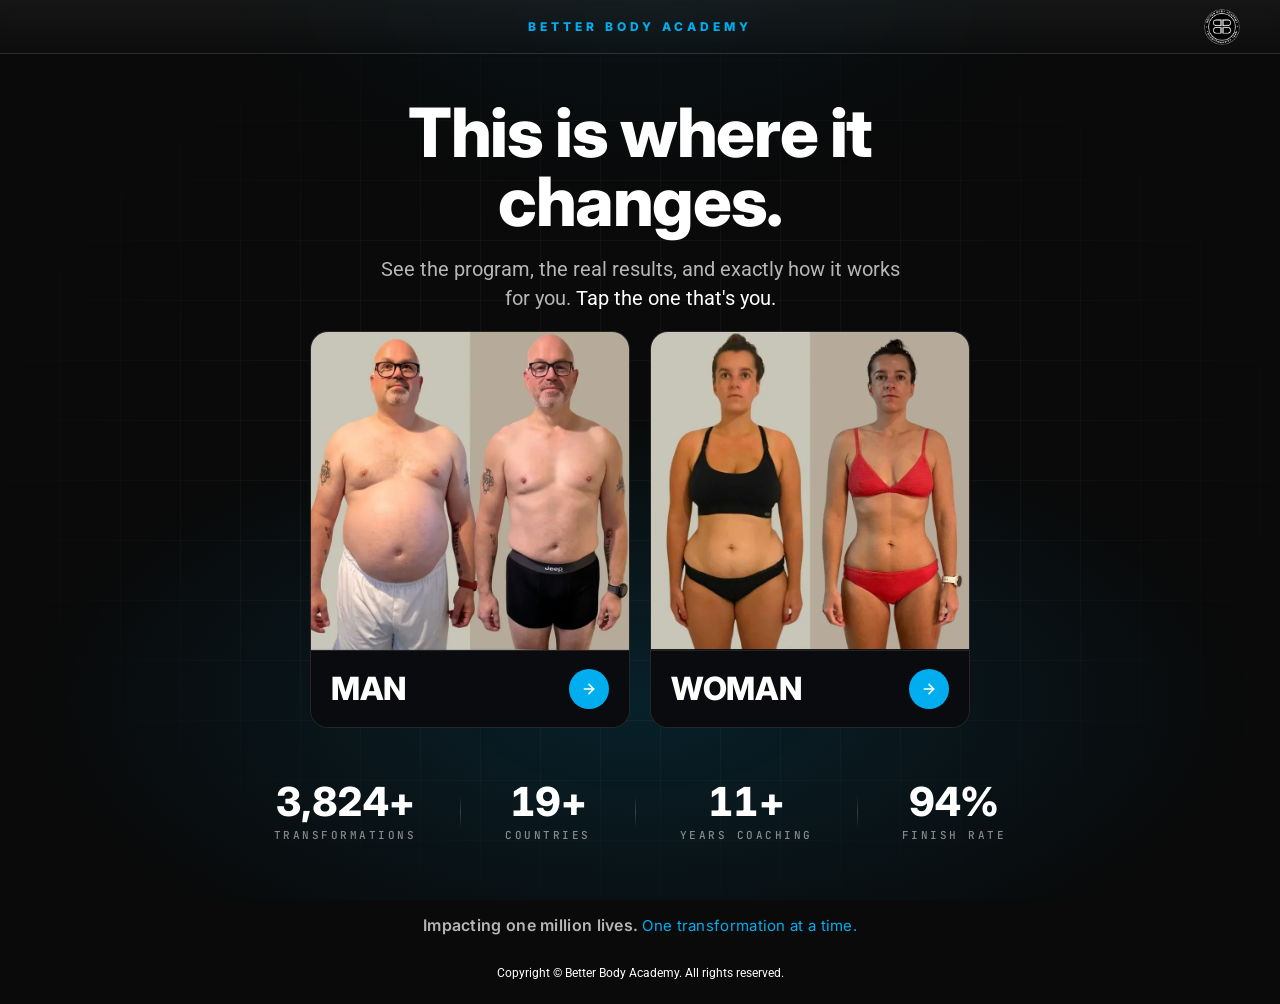
==== index.html @ 82074628 "Add files via upload" ====
<!doctype html>
<html lang="en">
<head>
<meta charset="utf-8">
<meta name="viewport" content="width=device-width, initial-scale=1, viewport-fit=cover">
<title>Better Body Academy — Start Here</title>
<meta name="description"
  content="Men and women follow different programs here. Select yours to see the plan built for your body." />

<link rel="preconnect" href="https://fonts.googleapis.com">
<link rel="preconnect" href="https://fonts.gstatic.com" crossorigin>
<link href="https://fonts.googleapis.com/css2?family=Inter:wght@400;600;800;900&family=Roboto:wght@400;500&family=JetBrains+Mono:wght@400;500&display=swap" rel="stylesheet">

<style>
  :root{
    --black:#0a0a0a;
    --coral:#00AEEF;
    --white:#ffffff;

    --glass-bg:rgba(255,255,255,.05);
    --glass-border:rgba(255,255,255,.10);

    --t-100:rgba(255,255,255,1);
    --t-70:rgba(255,255,255,.70);
    --t-50:rgba(255,255,255,.50);
    --t-30:rgba(255,255,255,.30);

    --display:'Inter',system-ui,sans-serif;
    --body:'Roboto',system-ui,sans-serif;
    --mono:'JetBrains Mono',ui-monospace,monospace;
  }

  *{margin:0;padding:0;box-sizing:border-box}
  html,body{height:100%}

  body{
    background:var(--black);
    color:var(--t-100);
    font-family:var(--body);
    -webkit-font-smoothing:antialiased;
    overflow-x:hidden;
  }

  /* ambient coral halo — kept faint to respect the 80/15/5 ratio */
  body::before{
    content:"";
    position:fixed;
    inset:0;
    background:
      radial-gradient(80% 55% at 50% 78%, rgba(0,174,239,.14), transparent 60%),
      radial-gradient(60% 40% at 50% 0%, rgba(0,174,239,.05), transparent 55%);
    pointer-events:none;
    z-index:0;
  }

  /* faded box grid — dissolves toward the edges */
  body::after{
    content:"";
    position:fixed;
    inset:0;
    background-image:
      linear-gradient(rgba(255,255,255,.035) 1px, transparent 1px),
      linear-gradient(90deg, rgba(255,255,255,.035) 1px, transparent 1px);
    background-size:60px 60px;
    -webkit-mask-image:radial-gradient(ellipse at center, #000 38%, transparent 82%);
    mask-image:radial-gradient(ellipse at center, #000 38%, transparent 82%);
    pointer-events:none;
    z-index:0;
  }

  .page{
    position:relative;
    z-index:1;
    min-height:calc(100dvh - 54px);
    display:flex;
    flex-direction:column;
    padding:clamp(14px,3vw,26px) clamp(18px,4vw,40px) clamp(12px,2.4vw,22px);
  }

  /* ---------- top header bar (slim line: label + small badge) ---------- */
  .topbar{
    position:relative;
    z-index:2;
    flex:0 0 auto;
    display:flex;
    align-items:center;
    justify-content:center;
    height:54px;
    padding:0 clamp(16px,4vw,40px);
    border-bottom:1px solid var(--glass-border);
    background:linear-gradient(180deg, rgba(255,255,255,.05), rgba(255,255,255,.015));
    -webkit-backdrop-filter:blur(6px);
    backdrop-filter:blur(6px);
  }
  .topbar-label{
    font-family:var(--display);
    font-weight:800;
    font-size:clamp(10px,1.3vw,12px);
    letter-spacing:4px;
    text-transform:uppercase;
    color:var(--coral);
  }
  .topbar-badge{
    position:absolute;
    right:clamp(16px,4vw,40px);
    top:50%;
    transform:translateY(-50%);
    height:36px;
    width:auto;
    display:block;
  }
  @media (max-width:430px){
    .topbar-badge{height:30px}
  }

  /* ---------- hero ---------- */
  .hero{
    flex:1 1 auto;
    display:flex;
    flex-direction:column;
    align-items:center;
    justify-content:center;
    text-align:center;
    gap:clamp(13px,2vh,22px);
    max-width:1080px;
    width:100%;
    margin:0 auto;
    padding:clamp(12px,2vh,26px) 0;
  }

  .eyebrow{
    font-family:var(--mono);
    font-weight:500;
    font-size:clamp(10px,1.3vw,12px);
    letter-spacing:4px;
    color:var(--coral);
    text-transform:uppercase;
  }

  h1{
    font-family:var(--display);
    font-weight:800;
    font-size:clamp(34px,6.4vw,68px);
    line-height:1.02;
    letter-spacing:-.02em;
    color:var(--white);
    max-width:14ch;
  }

  .sub{
    font-family:var(--body);
    font-weight:400;
    font-size:clamp(15px,1.7vw,20px);
    line-height:1.45;
    color:var(--t-70);
    max-width:48ch;
  }
  .sub .sub-cta{color:var(--white)}

  .prompt{
    font-family:var(--display);
    font-weight:800;
    font-size:clamp(11px,1.3vw,13px);
    letter-spacing:5px;
    text-transform:uppercase;
    color:var(--coral);
    margin-top:clamp(2px,1vh,8px);
  }

  /* ---------- choice cards ---------- */
  .cards{
    display:flex;
    align-items:flex-start;
    gap:clamp(10px,1.6vw,20px);
    width:100%;
    max-width:660px;
    margin-inline:auto;
  }

  .card{
    flex:1 1 0;
    display:flex;
    flex-direction:column;
    border-radius:18px;
    border:1px solid var(--glass-border);
    overflow:hidden;
    text-decoration:none;
    background:#0c0d10;
    transition:transform .35s ease, border-color .35s ease, box-shadow .35s ease;
  }

  /* photo region (full figure); the foot sits below it */
  .card-img{
    width:100%;
    aspect-ratio:1 / 1;
    overflow:hidden;
  }
  .card-photo{
    width:100%;
    height:100%;
    object-fit:cover;
    object-position:center;
    display:block;
  }
  /* caption row below the photo: label on the left, arrow on the right, divider line on top */
  .card-foot{
    display:flex;
    align-items:center;
    justify-content:space-between;
    gap:12px;
    padding:clamp(12px,2.4vw,18px) clamp(14px,2.6vw,20px);
    border-top:1px solid var(--glass-border);
    background:#0a0b0e;
  }
  .card-label{
    font-family:var(--display);
    font-weight:800;
    font-size:clamp(20px,3.6vw,32px);
    line-height:1;
    letter-spacing:-.01em;
    text-transform:uppercase;
    color:var(--white);
  }
  .card-arrow{
    display:grid;
    place-items:center;
    flex:0 0 auto;
    width:clamp(30px,4.4vw,40px);
    height:clamp(30px,4.4vw,40px);
    border-radius:50%;
    background:var(--coral);
    color:#fff;
    transition:transform .3s ease;
  }

  /* hover / focus — coral glow + lift */
  .card:hover,.card:focus-visible{
    transform:translateY(-6px);
    border-color:var(--coral);
    box-shadow:0 12px 40px rgba(0,0,0,.4), 0 0 40px rgba(0,174,239,.28);
    outline:none;
  }
  .card:hover .card-arrow,.card:focus-visible .card-arrow{transform:translateX(4px)}

  /* ---------- proof strip ---------- */
  .proof{
    display:flex;
    align-items:center;
    justify-content:center;
    flex-wrap:wrap;
    gap:clamp(16px,4vw,44px);
    margin-top:clamp(18px,4vh,40px);
  }
  .proof-item{text-align:center}
  .proof-num{
    font-family:var(--display);
    font-weight:800;
    font-size:clamp(26px,4vw,40px);
    line-height:1;
    letter-spacing:-.01em;
    color:var(--white);
    margin-bottom:6px;
    font-variant-numeric:tabular-nums;
  }
  .proof-label{
    font-family:var(--mono);
    font-weight:500;
    font-size:clamp(9px,1.1vw,11px);
    letter-spacing:2.5px;
    text-transform:uppercase;
    color:var(--t-50);
  }
  .proof-div{
    width:1px;
    height:34px;
    background:linear-gradient(180deg,transparent,rgba(255,255,255,.18),transparent);
  }

  /* ---------- mission footer ---------- */
  .mission{
    flex:0 0 auto;
    text-align:center;
    font-family:var(--display);
    line-height:1.4;
    margin-top:clamp(32px,6vh,60px);
  }
  .mission .m1{
    display:inline;
    font-weight:600;
    font-size:clamp(13px,1.5vw,16px);
    letter-spacing:.3px;
    color:var(--t-70);
  }
  .mission .m2{
    display:inline;
    font-weight:400;
    font-size:clamp(12px,1.4vw,15px);
    letter-spacing:.3px;
    color:var(--coral);
  }
  .copy{
    display:block;
    font-family:var(--body);
    font-weight:400;
    font-size:clamp(9px,2vw,12px);
    letter-spacing:normal;
    color:var(--white);
  }
  .mission .copy{margin-top:clamp(18px,3.2vh,30px)}
  .copybar{display:none}

  /* ---------- entrance motion ---------- */
  @keyframes rise{from{opacity:0;transform:translateY(16px)}to{opacity:1;transform:translateY(0)}}
  .topbar,.eyebrow,h1,.sub,.prompt,.cards,.proof,.mission{animation:rise .7s cubic-bezier(.2,.7,.2,1) both}
  .eyebrow{animation-delay:.05s}
  h1{animation-delay:.12s}
  .sub{animation-delay:.20s}
  .prompt{animation-delay:.28s}
  .cards{animation-delay:.34s}
  .proof{animation-delay:.46s}
  .mission{animation-delay:.54s}

  @media (prefers-reduced-motion:reduce){*{animation:none!important;transition:none!important}}

  /* ---------- tablets & phones: keep the two cards side by side ---------- */
  @media (max-width:680px){
    .page{
      min-height:calc(100dvh - 54px);
      justify-content:flex-start;
      padding:clamp(16px,5vw,24px) clamp(16px,5vw,24px) 0;
    }
    .hero{
      justify-content:flex-start;
      gap:clamp(12px,3vh,18px);
    }
    .cards{
      gap:10px;
    }
    .card{
      height:auto;
    }
    .card-foot{padding:11px 13px}
    .card-label{font-size:clamp(17px,4.6vw,24px)}
    .card-arrow{width:30px;height:30px}
    /* tagline pinned to the bottom of the first screen (no divider here) */
    .mission{
      white-space:nowrap;
      margin-top:auto;
      width:100vw;
      margin-left:calc(50% - 50vw);
      padding:13px 16px 40px;
    }
    .mission .m1,.mission .m2{font-size:clamp(9px,2.8vw,13px);letter-spacing:.2px}
    /* copyright lives below the fold, with the divider above it */
    .copy--desk{display:none}
    .copybar{
      display:block;
      text-align:center;
      border-top:1px solid var(--glass-border);
      padding:18px 16px 22px;
    }
  }

  /* ---------- small phones: tighten type & proof strip ---------- */
  @media (max-width:430px){
    h1{font-size:clamp(28px,8.6vw,38px);max-width:18ch}
    .sub{font-size:14px;max-width:38ch}
    .prompt{letter-spacing:4px}
    .card{border-radius:15px;height:auto}
    .card-foot{padding:10px 12px}
    .card-label{font-size:clamp(15px,5vw,21px)}
    .card-arrow{width:26px;height:26px}
    .card-cta{font-size:11px;gap:5px;margin-top:5px}
    /* proof becomes a tidy 2x2 grid, no dividers */
    .proof{
      display:grid;
      grid-template-columns:1fr 1fr;
      gap:18px 12px;
      width:100%;
      max-width:340px;
    }
    .proof-num{font-size:clamp(24px,8vw,32px)}
    .proof-div{display:none}
  }
</style>
</head>
<body>
  <header class="topbar">
    <span class="topbar-label">Better Body Academy</span>
    <img class="topbar-badge" src="BADGE LOGO (Filled).png" alt="Better Body Academy">
  </header>

  <div class="page">

    <main class="hero">

      <h1>This is where it changes.</h1>

      <p class="sub">See the program, the real results, and exactly how it works for you. <span class="sub-cta">Tap the one that's you.</span></p>

      <div class="cards">

        <!-- MAN -->
        <a class="card card-men" href="men.html" aria-label="I am a man — see my transformation plan">
          <div class="card-img"><img class="card-photo" src="man-before-after.webp"
            alt="Real Better Body Academy client — 21kg lost, 25cm off the waist" loading="lazy"></div>
          <div class="card-foot">
            <span class="card-label">Man</span>
            <span class="card-arrow" aria-hidden="true"><svg xmlns="http://www.w3.org/2000/svg" width="16" height="16" viewBox="0 0 24 24" fill="none" stroke="currentColor" stroke-width="2.4" stroke-linecap="round" stroke-linejoin="round"><path d="M5 12h14"/><path d="m12 5 7 7-7 7"/></svg></span>
          </div>
        </a>

        <!-- WOMAN -->
        <a class="card card-women" href="women.html" aria-label="I am a woman — see my transformation plan">
          <div class="card-img"><img class="card-photo" src="woman-before-after.webp"
            alt="Real Better Body Academy client — 15kg lost, 11cm off the waist" loading="lazy"></div>
          <div class="card-foot">
            <span class="card-label">Woman</span>
            <span class="card-arrow" aria-hidden="true"><svg xmlns="http://www.w3.org/2000/svg" width="16" height="16" viewBox="0 0 24 24" fill="none" stroke="currentColor" stroke-width="2.4" stroke-linecap="round" stroke-linejoin="round"><path d="M5 12h14"/><path d="m12 5 7 7-7 7"/></svg></span>
          </div>
        </a>

      </div>

      <div class="proof">
        <div class="proof-item">
          <div class="proof-num">4,000+</div>
          <div class="proof-label">Transformations</div>
        </div>
        <span class="proof-div"></span>
        <div class="proof-item">
          <div class="proof-num">20+</div>
          <div class="proof-label">Countries</div>
        </div>
        <span class="proof-div"></span>
        <div class="proof-item">
          <div class="proof-num">12+</div>
          <div class="proof-label">Years Coaching</div>
        </div>
        <span class="proof-div"></span>
        <div class="proof-item">
          <div class="proof-num">98%</div>
          <div class="proof-label">Finish Rate</div>
        </div>
      </div>

    </main>

    <footer class="mission">
      <span class="m1">Impacting one million lives.</span>
      <span class="m2">One transformation at a time.</span>
      <span class="copy copy--desk">Copyright © Better Body Academy. All rights reserved.</span>
    </footer>

  </div>

  <div class="copybar">
    <span class="copy">Copyright © Better Body Academy. All rights reserved.</span>
  </div>

  <script>
    /* Count up the proof stats from 0 to their values when they scroll into view */
    (function () {
      var reduce = window.matchMedia('(prefers-reduced-motion: reduce)').matches;
      var nums = document.querySelectorAll('.proof-num');
      if (!nums.length) return;

      function parse(el) {
        var raw = el.textContent.trim();
        var m = raw.match(/^([\d.,]+)(.*)$/);
        if (!m) return null;
        return {
          target: parseFloat(m[1].replace(/,/g, '')),
          suffix: m[2] || '',
          comma: m[1].indexOf(',') !== -1
        };
      }
      function fmt(n, comma) {
        n = Math.round(n);
        return comma ? n.toLocaleString('en-US') : String(n);
      }

      // capture targets, then reset to 0 so they animate in
      nums.forEach(function (el) {
        var info = parse(el);
        if (!info) return;
        el._proof = info;
        if (!reduce) el.textContent = fmt(0, info.comma) + info.suffix;
      });

      function run(el) {
        var info = el._proof;
        if (!info) return;
        if (reduce) { el.textContent = fmt(info.target, info.comma) + info.suffix; return; }
        var dur = 1700, start = null;
        function step(t) {
          if (start === null) start = t;
          var p = Math.min((t - start) / dur, 1);
          var eased = 1 - Math.pow(1 - p, 3); // easeOutCubic
          el.textContent = fmt(info.target * eased, info.comma) + info.suffix;
          if (p < 1) requestAnimationFrame(step);
          else el.textContent = fmt(info.target, info.comma) + info.suffix;
        }
        requestAnimationFrame(step);
      }

      if (!('IntersectionObserver' in window)) { nums.forEach(run); return; }
      var obs = new IntersectionObserver(function (entries) {
        entries.forEach(function (e) {
          var el = e.target, info = el._proof;
          if (!info) return;
          if (e.isIntersecting) {
            run(el);                       // animate up whenever it scrolls into view
          } else if (!reduce) {
            el.textContent = fmt(0, info.comma) + info.suffix; // reset so it replays on return
          }
        });
      }, { threshold: 0.25 });
      nums.forEach(function (el) { obs.observe(el); });
    })();
  </script>
</body>
</html>
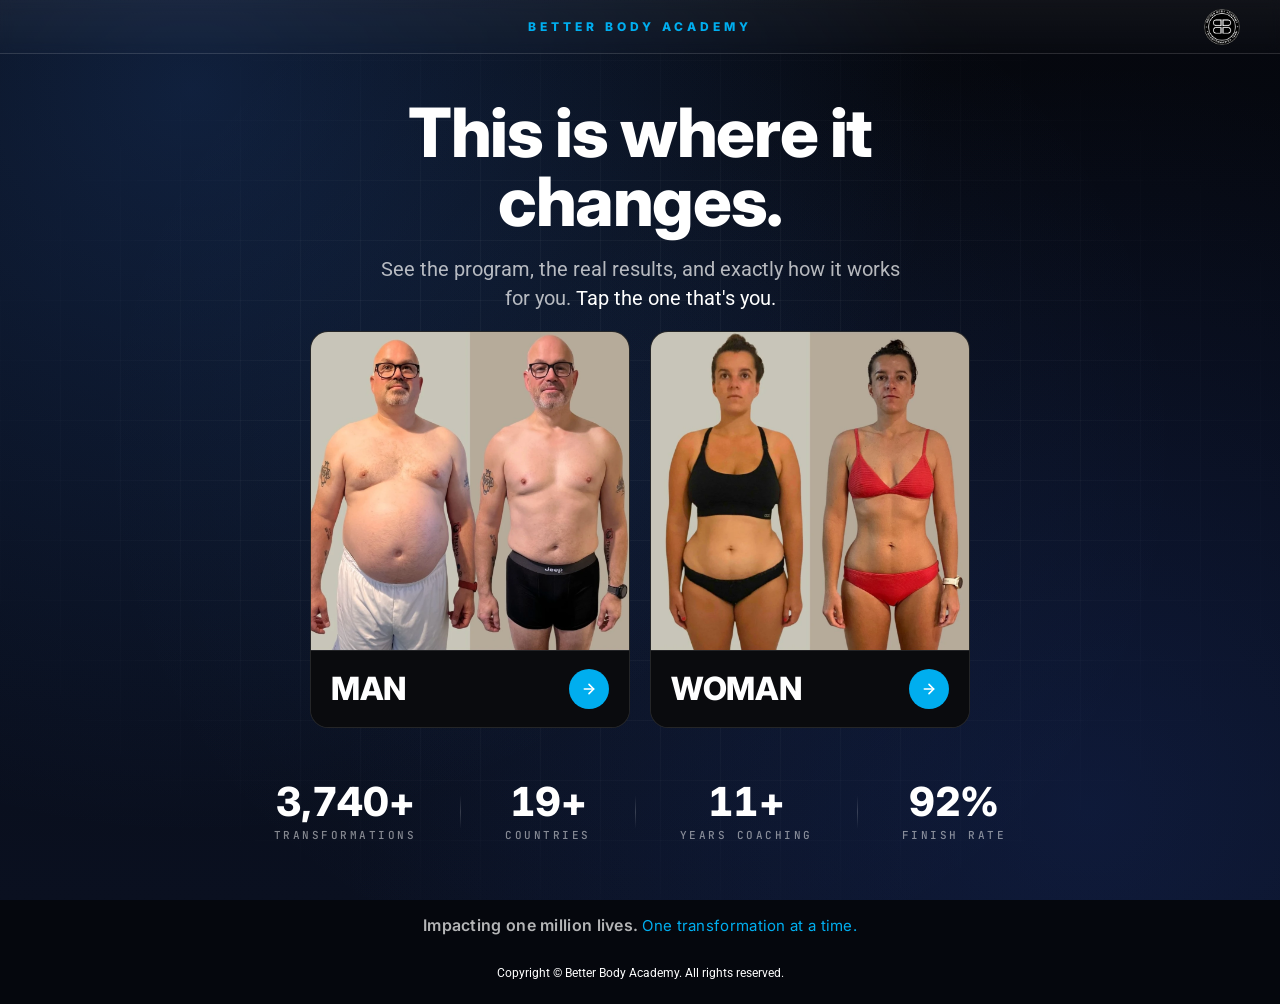
==== commit 16ea07e3: "Match index page background to men.html, keep the grid Replace the index page's #0a0a0a base and cor" ====
--- a/index.html
+++ b/index.html
@@ -13,7 +13,7 @@
 
 <style>
   :root{
-    --black:#0a0a0a;
+    --black:#05070d;
     --coral:#00AEEF;
     --white:#ffffff;
 
@@ -41,14 +41,16 @@
     overflow-x:hidden;
   }
 
-  /* ambient coral halo — kept faint to respect the 80/15/5 ratio */
+  /* background glow — matched to men.html's .bg-glow */
   body::before{
     content:"";
     position:fixed;
     inset:0;
     background:
-      radial-gradient(80% 55% at 50% 78%, rgba(0,174,239,.14), transparent 60%),
-      radial-gradient(60% 40% at 50% 0%, rgba(0,174,239,.05), transparent 55%);
+      radial-gradient(circle at 15% 10%, rgba(59,130,246,0.20), transparent 55%),
+      radial-gradient(circle at 85% 90%, rgba(30,58,138,0.25), transparent 55%),
+      radial-gradient(circle at 50% 50%, rgba(96,165,250,0.05), transparent 70%),
+      linear-gradient(180deg, #05070d 0%, #0a1020 100%);
     pointer-events:none;
     z-index:0;
   }
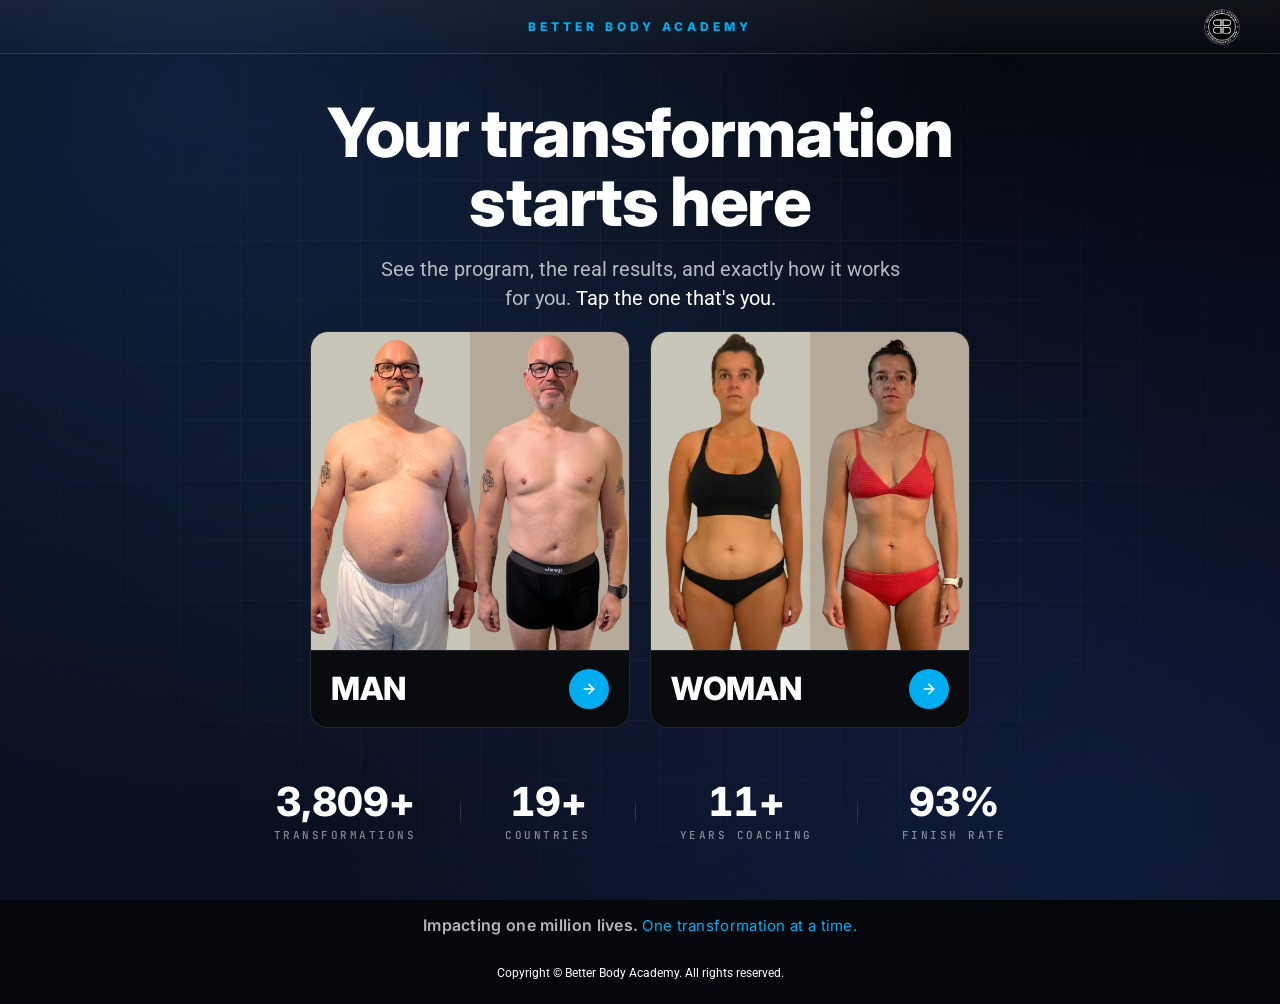
==== commit 79e8a653: "Update hero headline to 'Your transformation starts here'" ====
--- a/index.html
+++ b/index.html
@@ -396,7 +396,7 @@
 
     <main class="hero">
 
-      <h1>This is where it changes.</h1>
+      <h1>Your transformation starts here</h1>
 
       <p class="sub">See the program, the real results, and exactly how it works for you. <span class="sub-cta">Tap the one that's you.</span></p>
 
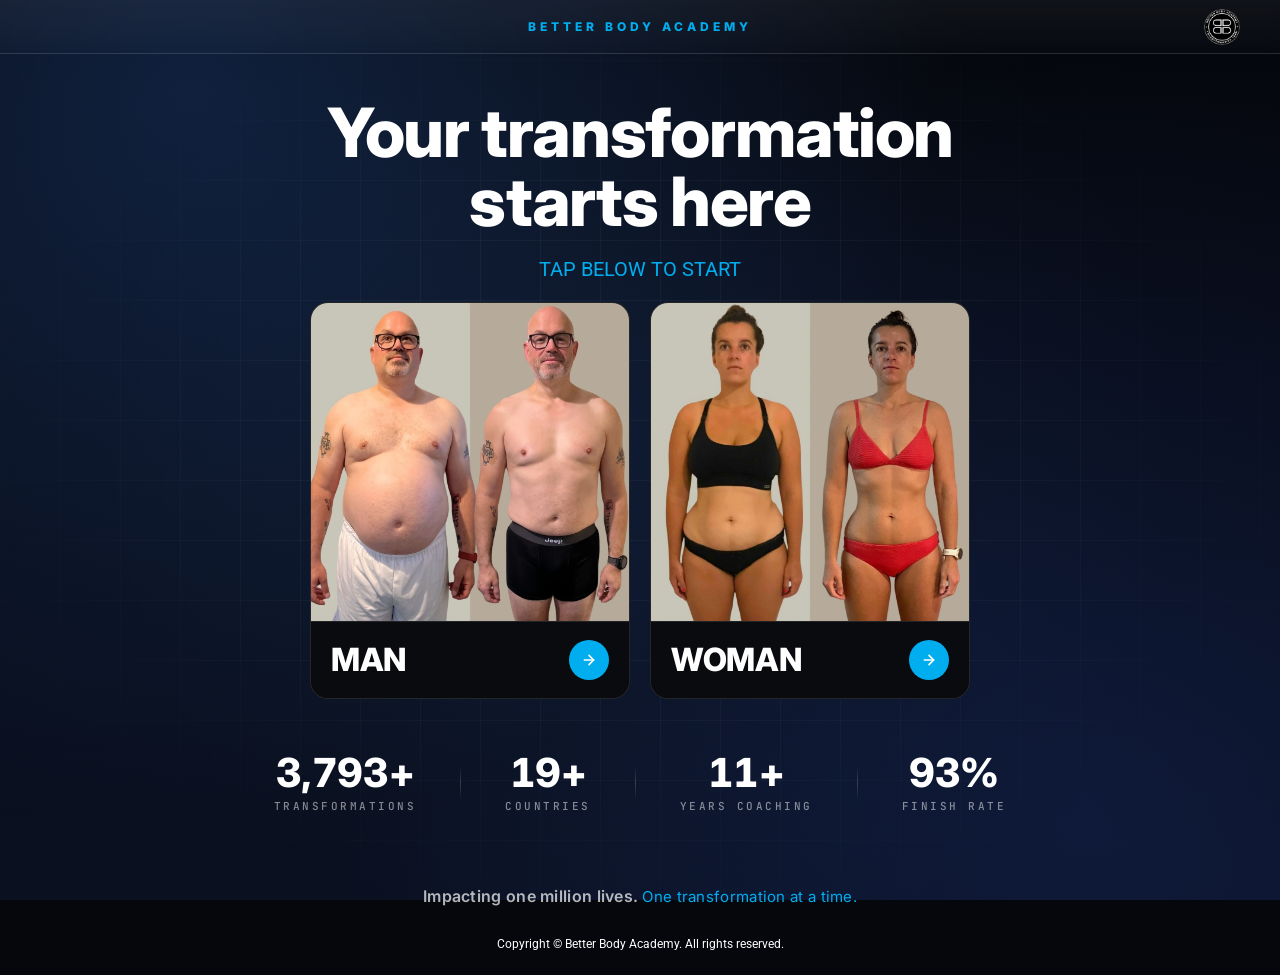
==== commit bd60d9b5: "Replace hero subtext with 'TAP BELOW TO START' in #00AEEF" ====
--- a/index.html
+++ b/index.html
@@ -398,7 +398,7 @@
 
       <h1>Your transformation starts here</h1>
 
-      <p class="sub">See the program, the real results, and exactly how it works for you. <span class="sub-cta">Tap the one that's you.</span></p>
+      <p class="sub" style="color:#00AEEF">TAP BELOW TO START</p>
 
       <div class="cards">
 
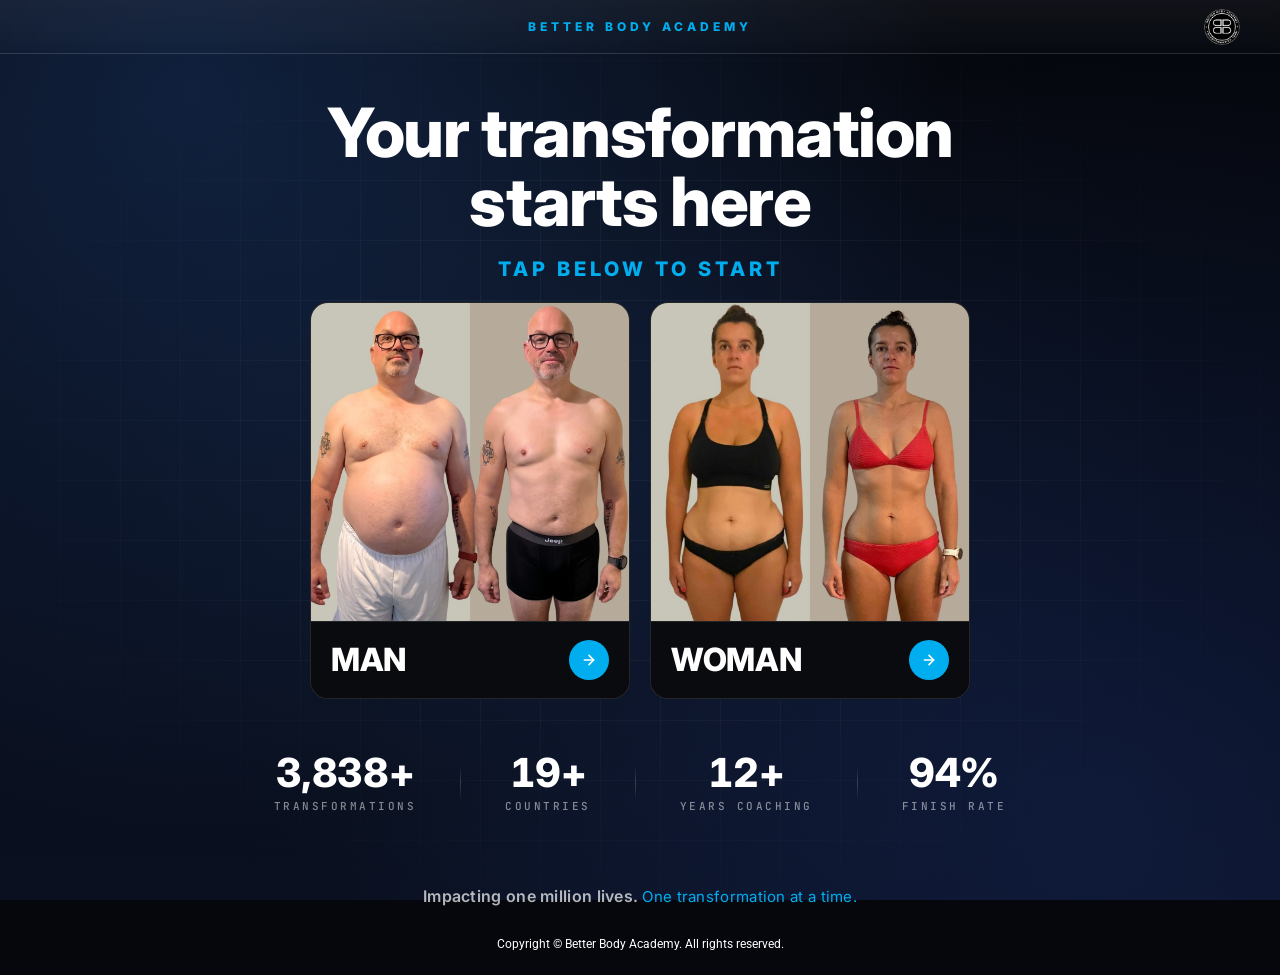
==== commit df1a12e7: "Match 'TAP BELOW TO START' font to the top bar (Inter, bold, tracked)" ====
--- a/index.html
+++ b/index.html
@@ -398,7 +398,7 @@
 
       <h1>Your transformation starts here</h1>
 
-      <p class="sub" style="color:#00AEEF">TAP BELOW TO START</p>
+      <p class="sub" style="color:#00AEEF;font-family:var(--display);font-weight:800;letter-spacing:4px">TAP BELOW TO START</p>
 
       <div class="cards">
 
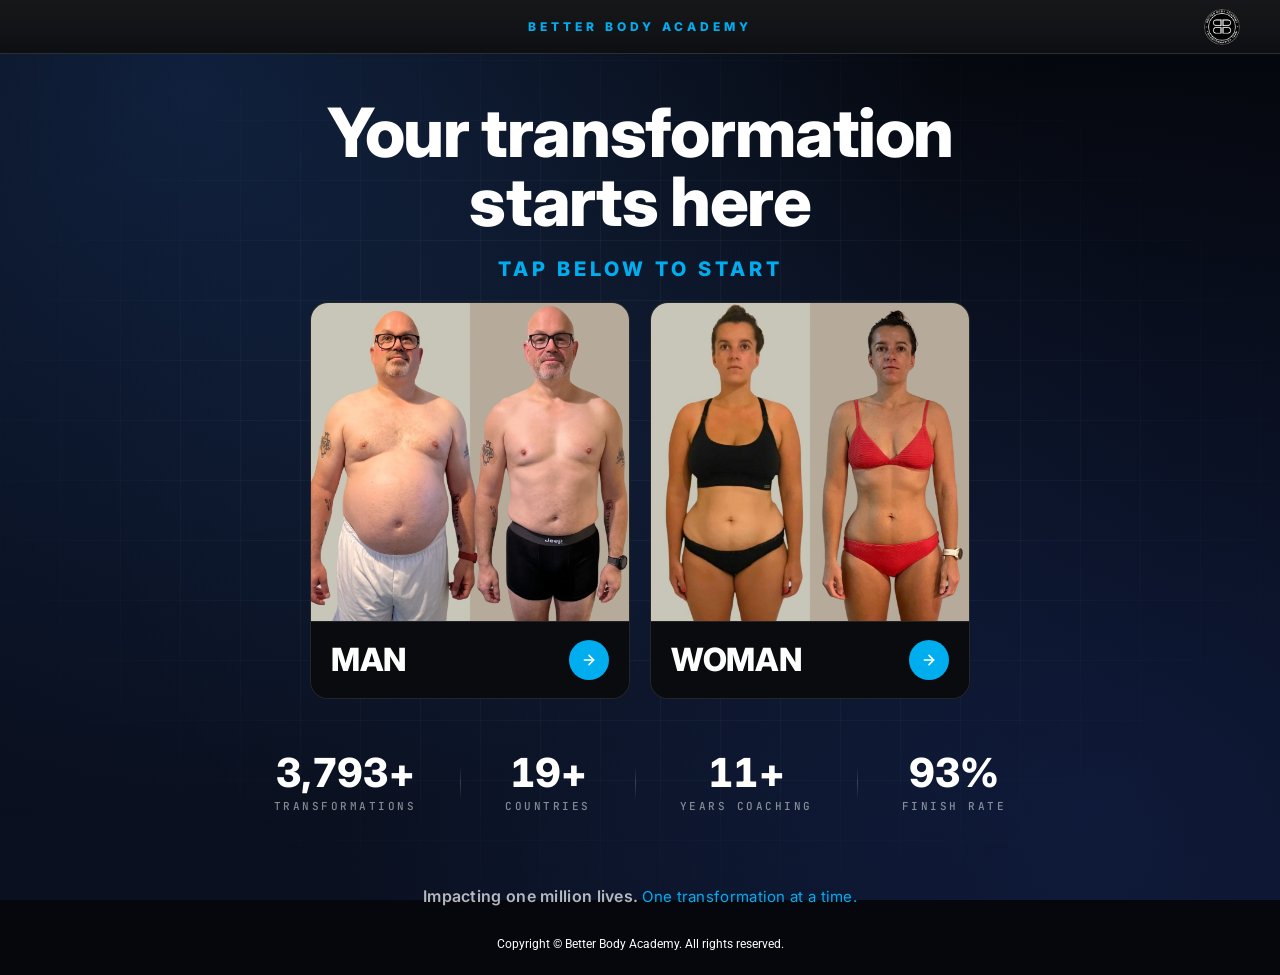
==== commit 890c5151: "Match top bar color to LOOM pitch page (solid #0a0b0e base)" ====
--- a/index.html
+++ b/index.html
@@ -90,9 +90,7 @@
     height:54px;
     padding:0 clamp(16px,4vw,40px);
     border-bottom:1px solid var(--glass-border);
-    background:linear-gradient(180deg, rgba(255,255,255,.05), rgba(255,255,255,.015));
-    -webkit-backdrop-filter:blur(6px);
-    backdrop-filter:blur(6px);
+    background:linear-gradient(180deg, rgba(255,255,255,.05), rgba(255,255,255,.015)), #0a0b0e;
   }
   .topbar-label{
     font-family:var(--display);
